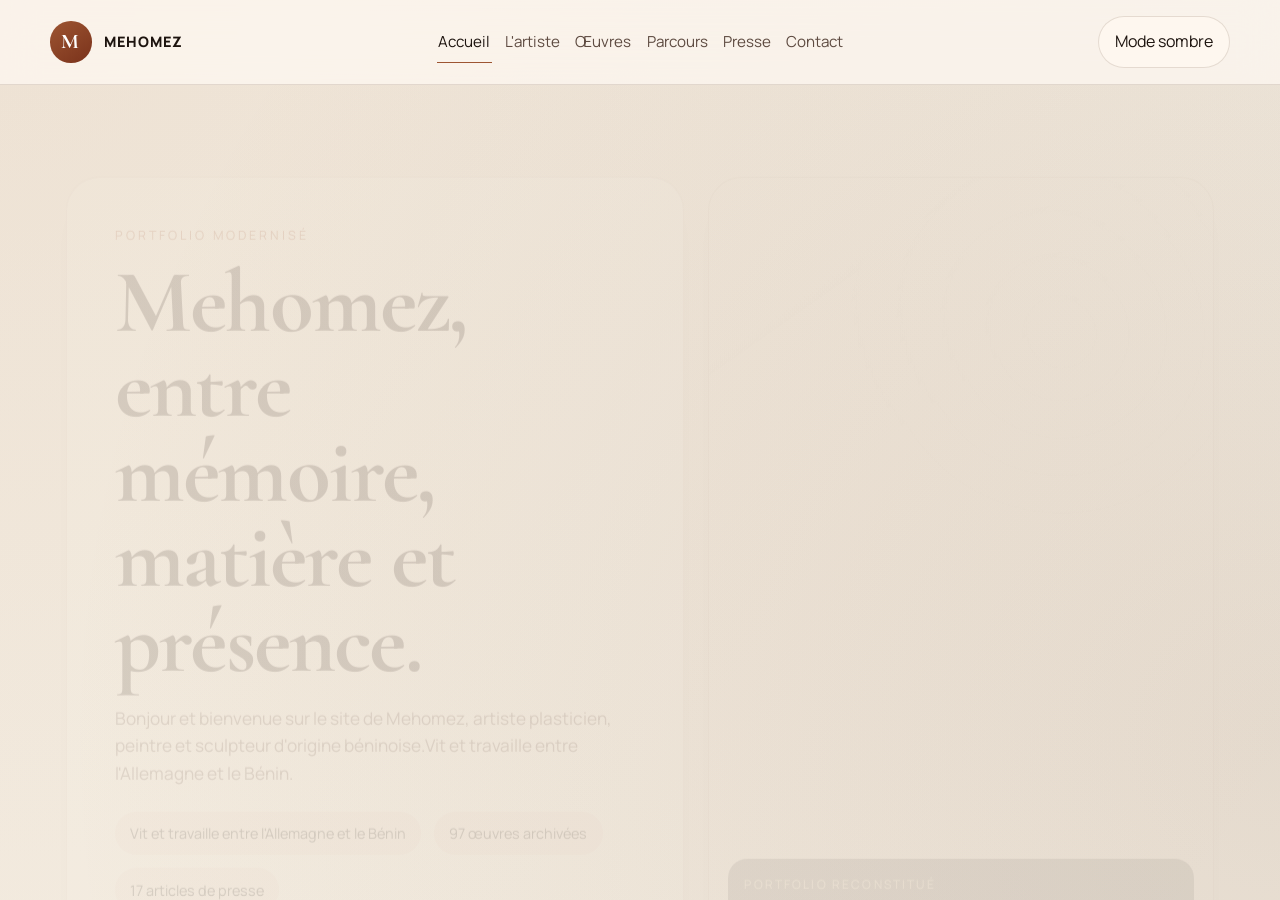
==== index.html @ 06244765 "feat: Add initial website structure, styling, content fetching scripts, and core pages for Mehomez." ====
<!DOCTYPE html>
<html lang="fr">
  <head>
    <meta charset="utf-8" />
    <meta http-equiv="refresh" content="0; url=./mehomez-portfolio.html" />
    <meta name="viewport" content="width=device-width, initial-scale=1" />
    <title>Mehomez</title>
  </head>
  <body>
    <p>Redirection vers <a href="./mehomez-portfolio.html">la version modernisée du portfolio</a>.</p>
  </body>
  </html>
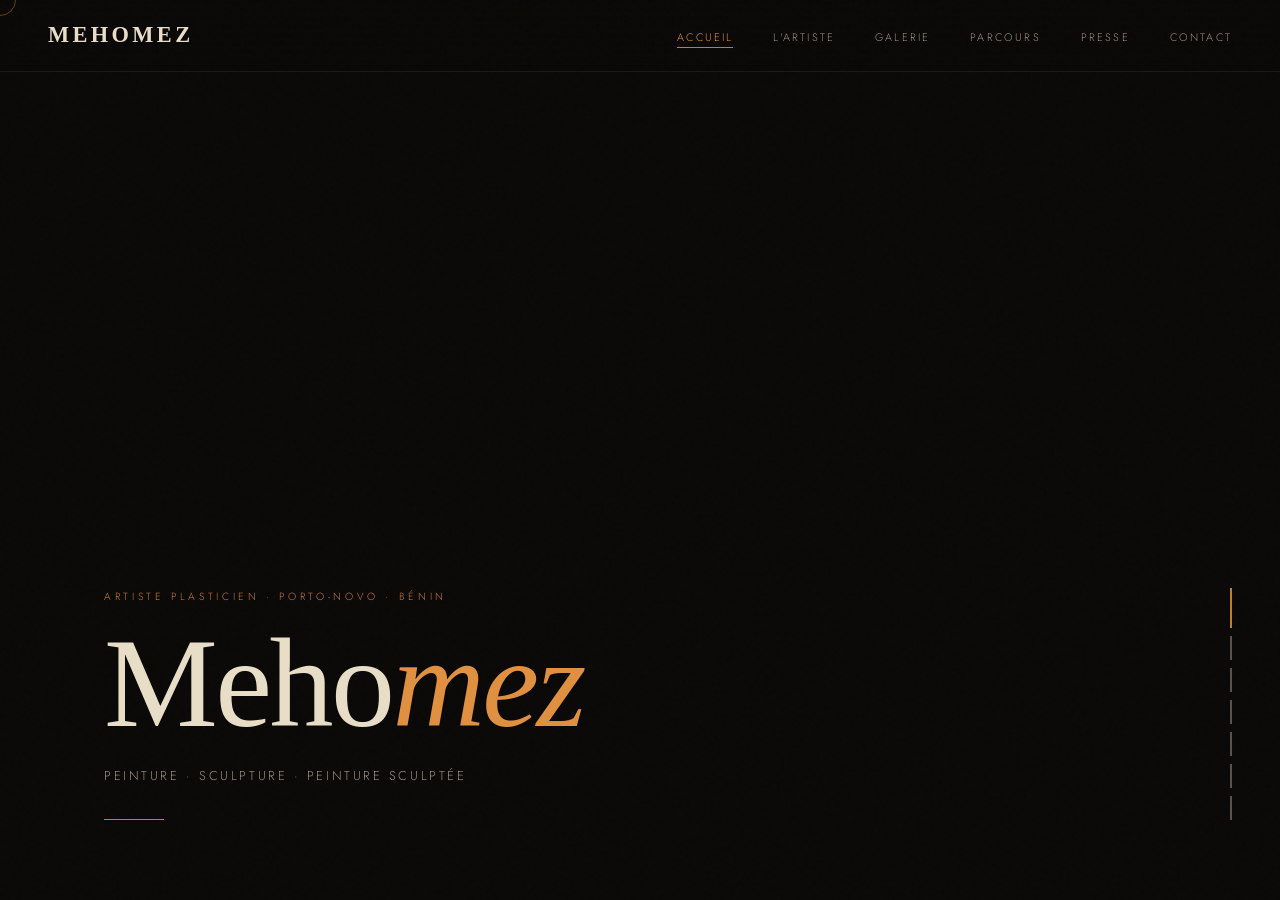
==== commit f38a2090: "refactor: Reimplement client-side rendering logic and update styling across all pages." ====
--- a/index.html
+++ b/index.html
@@ -7,6 +7,6 @@
     <title>Mehomez</title>
   </head>
   <body>
-    <p>Redirection vers <a href="./mehomez-portfolio.html">la version modernisée du portfolio</a>.</p>
+    <p>Redirection vers <a href="./mehomez-portfolio.html">le portfolio</a>.</p>
   </body>
-  </html>
+</html>
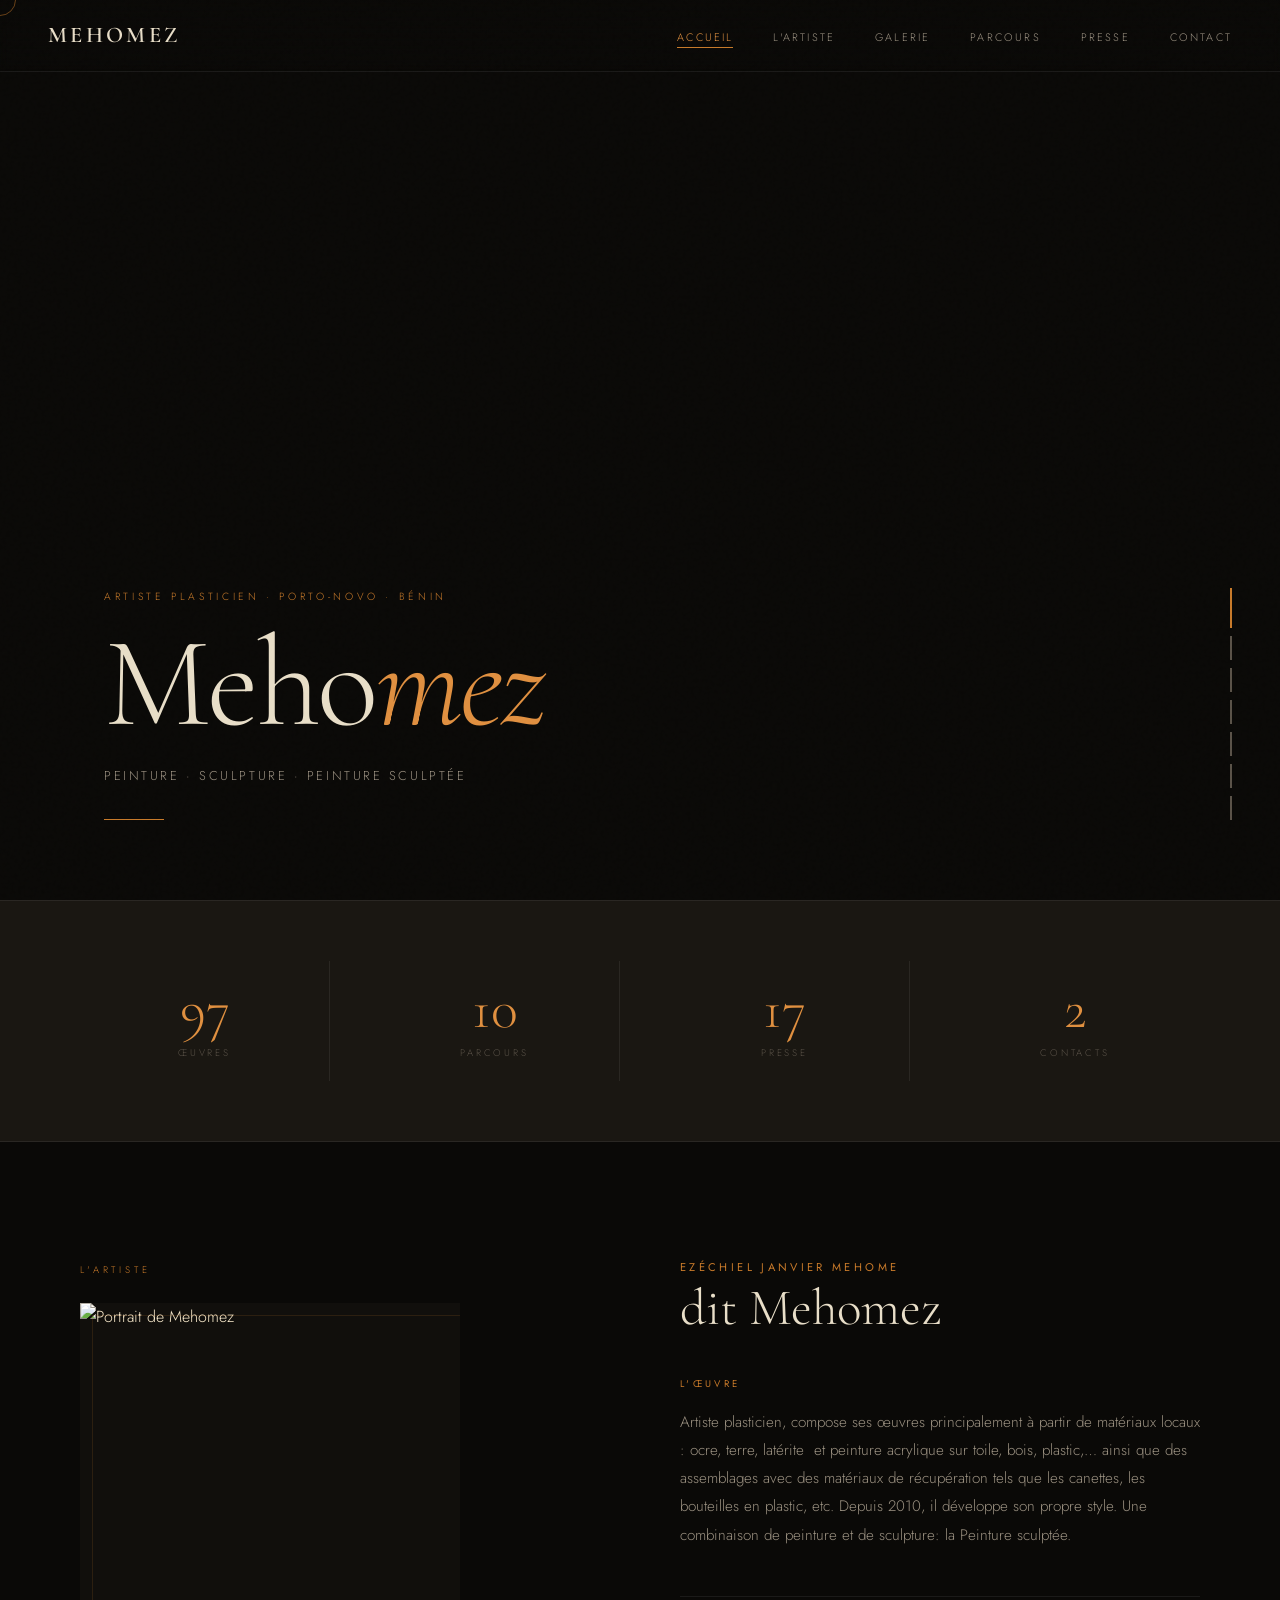
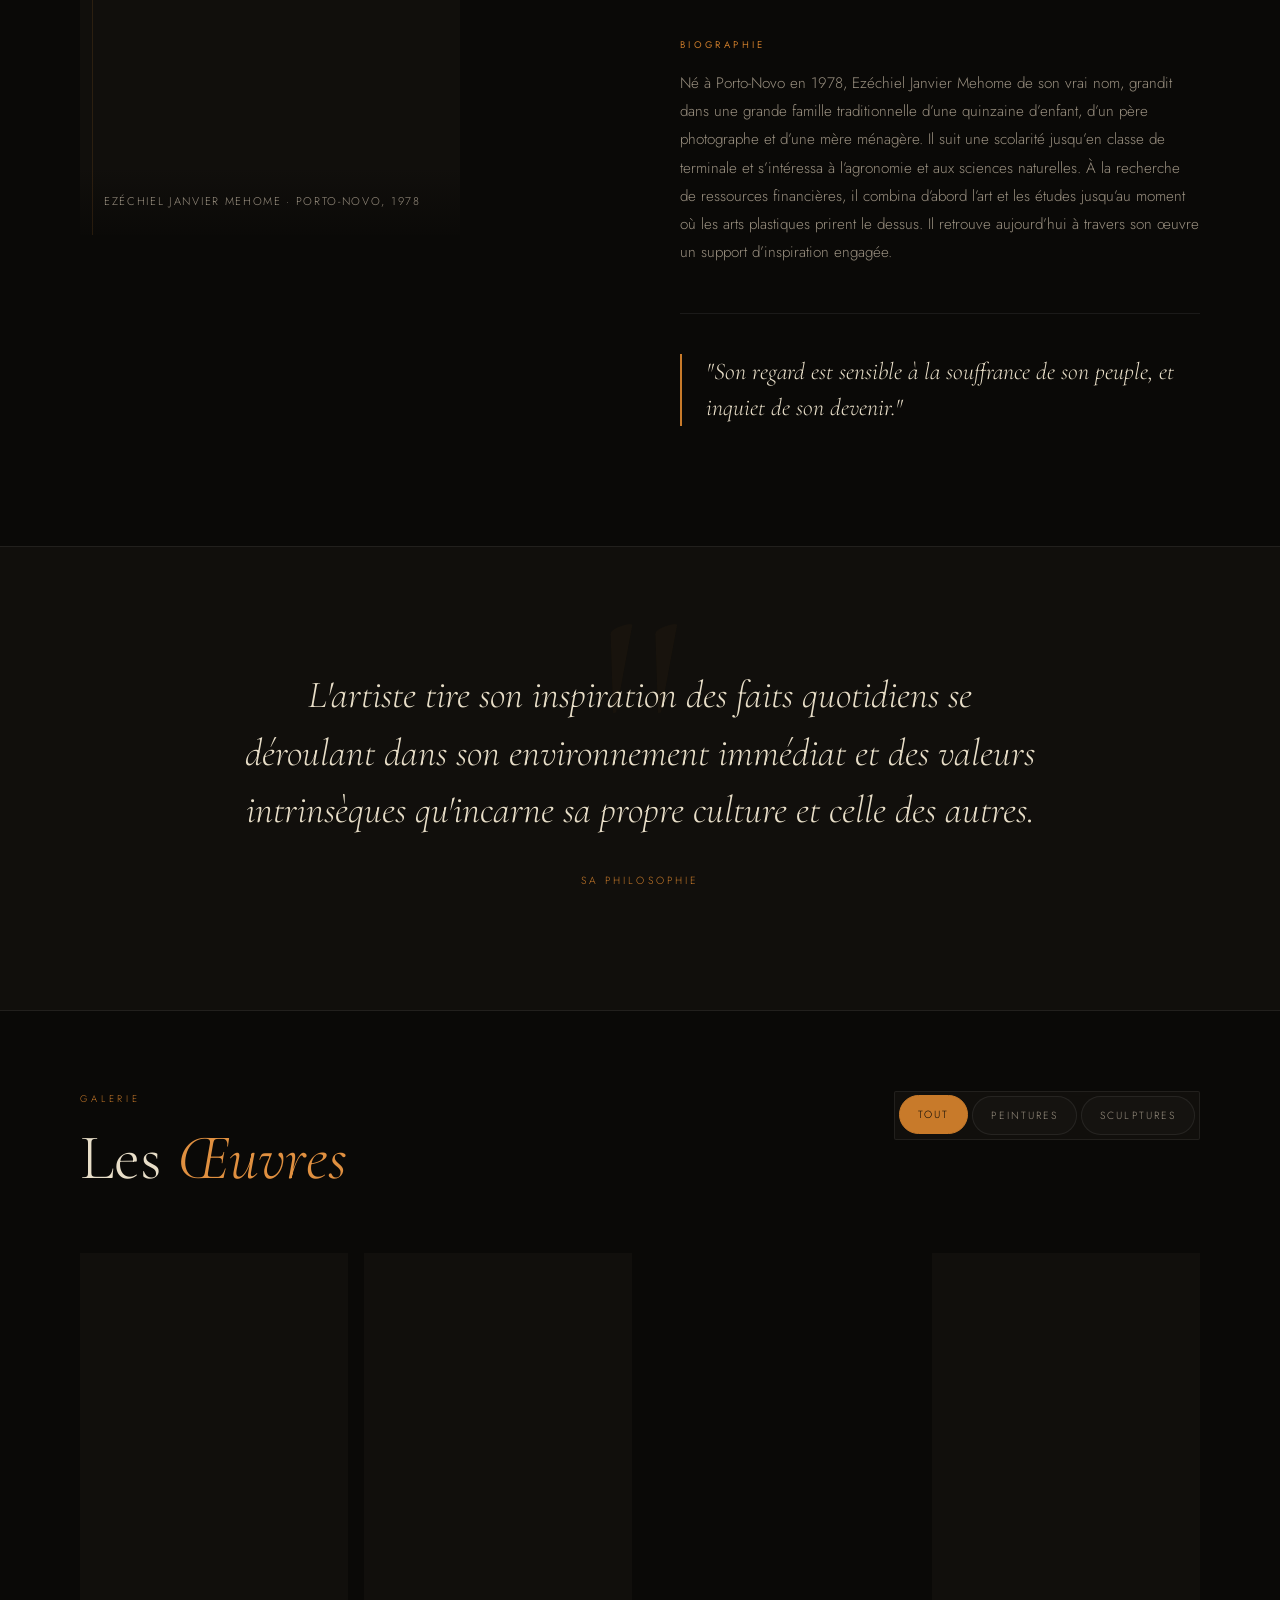
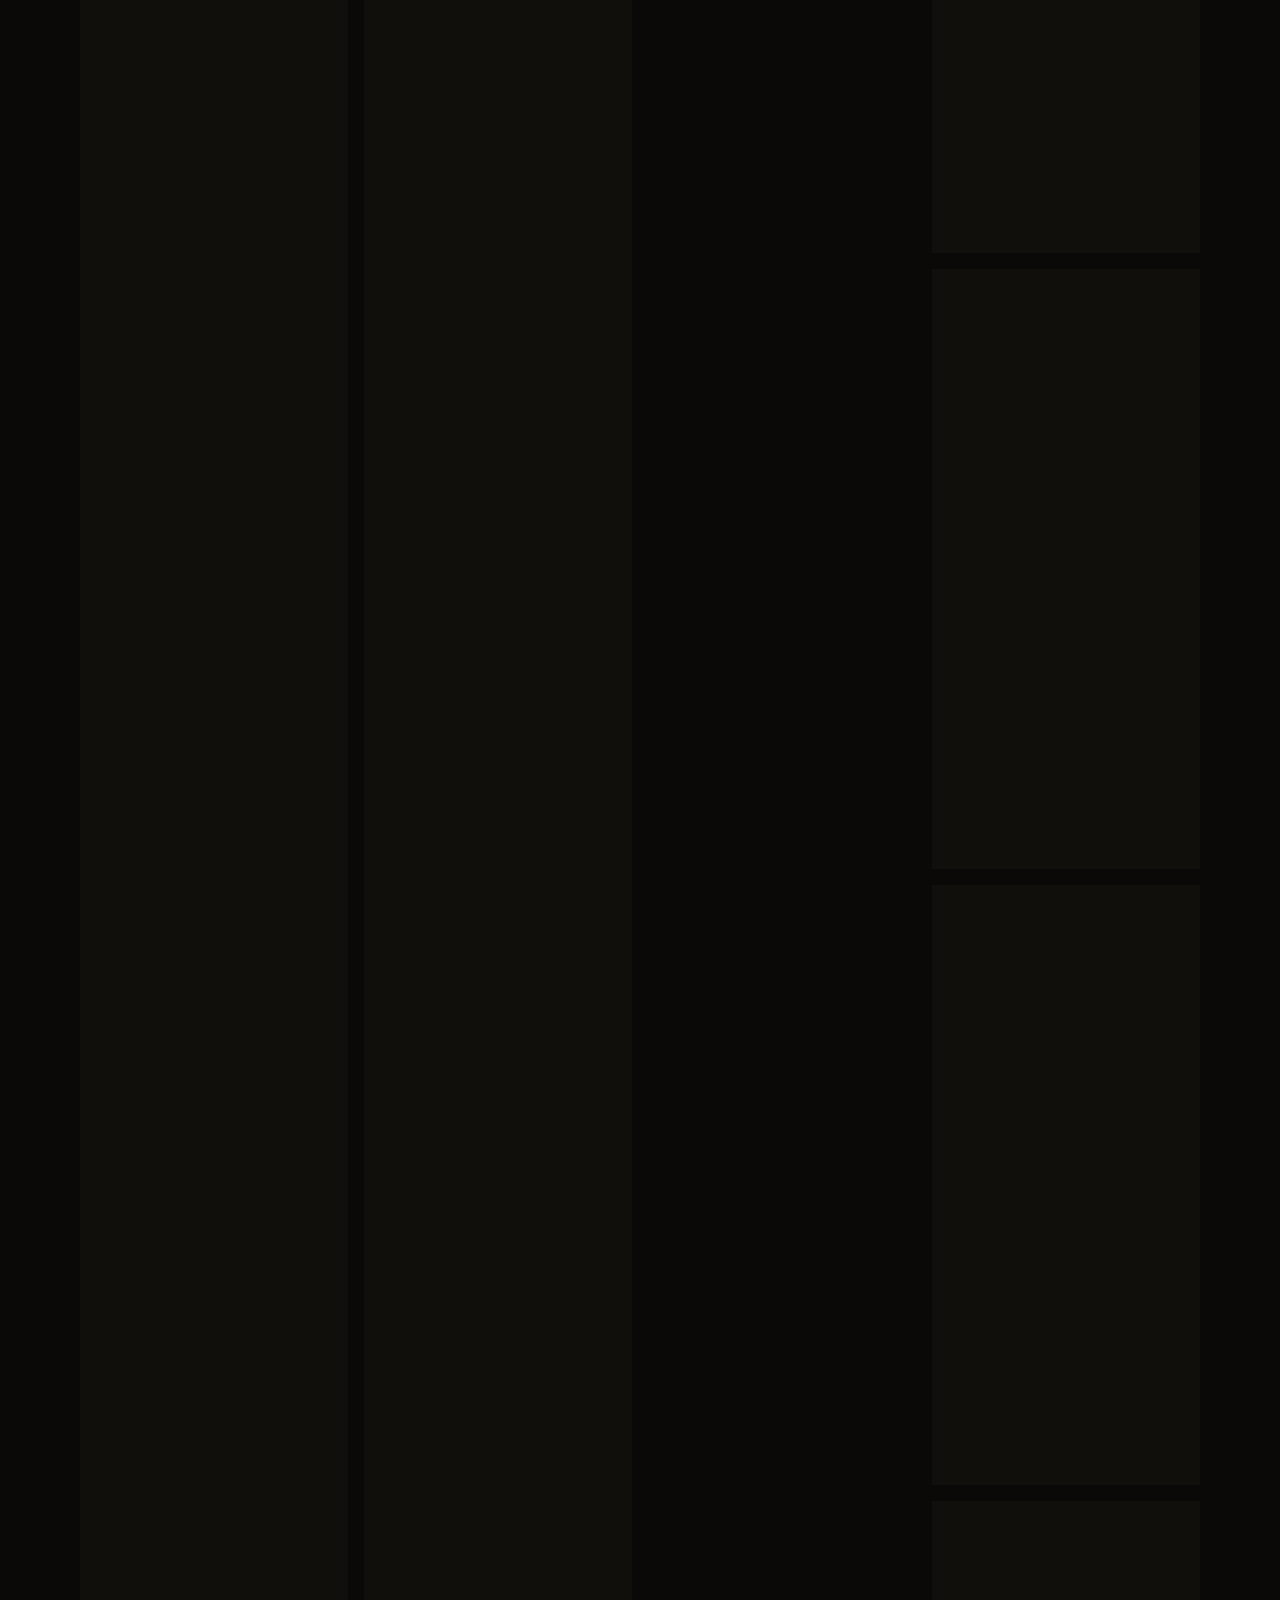
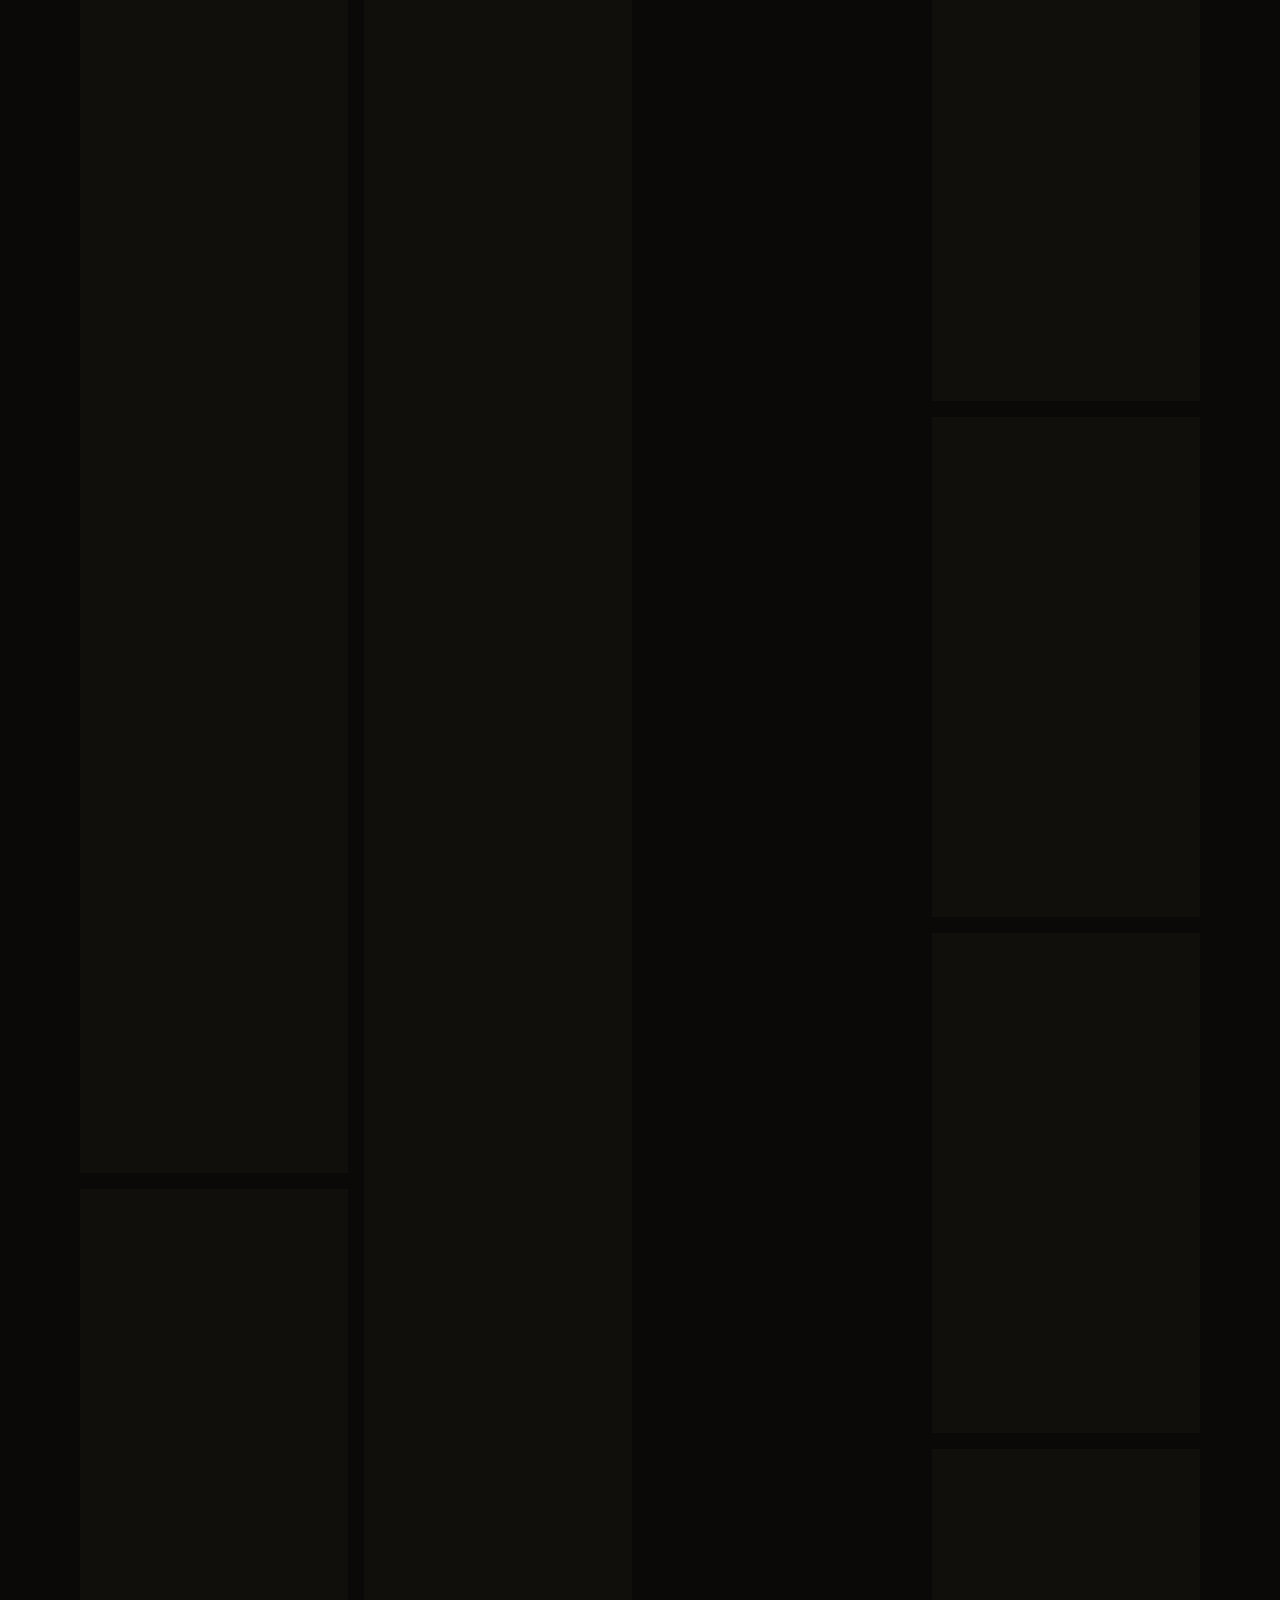
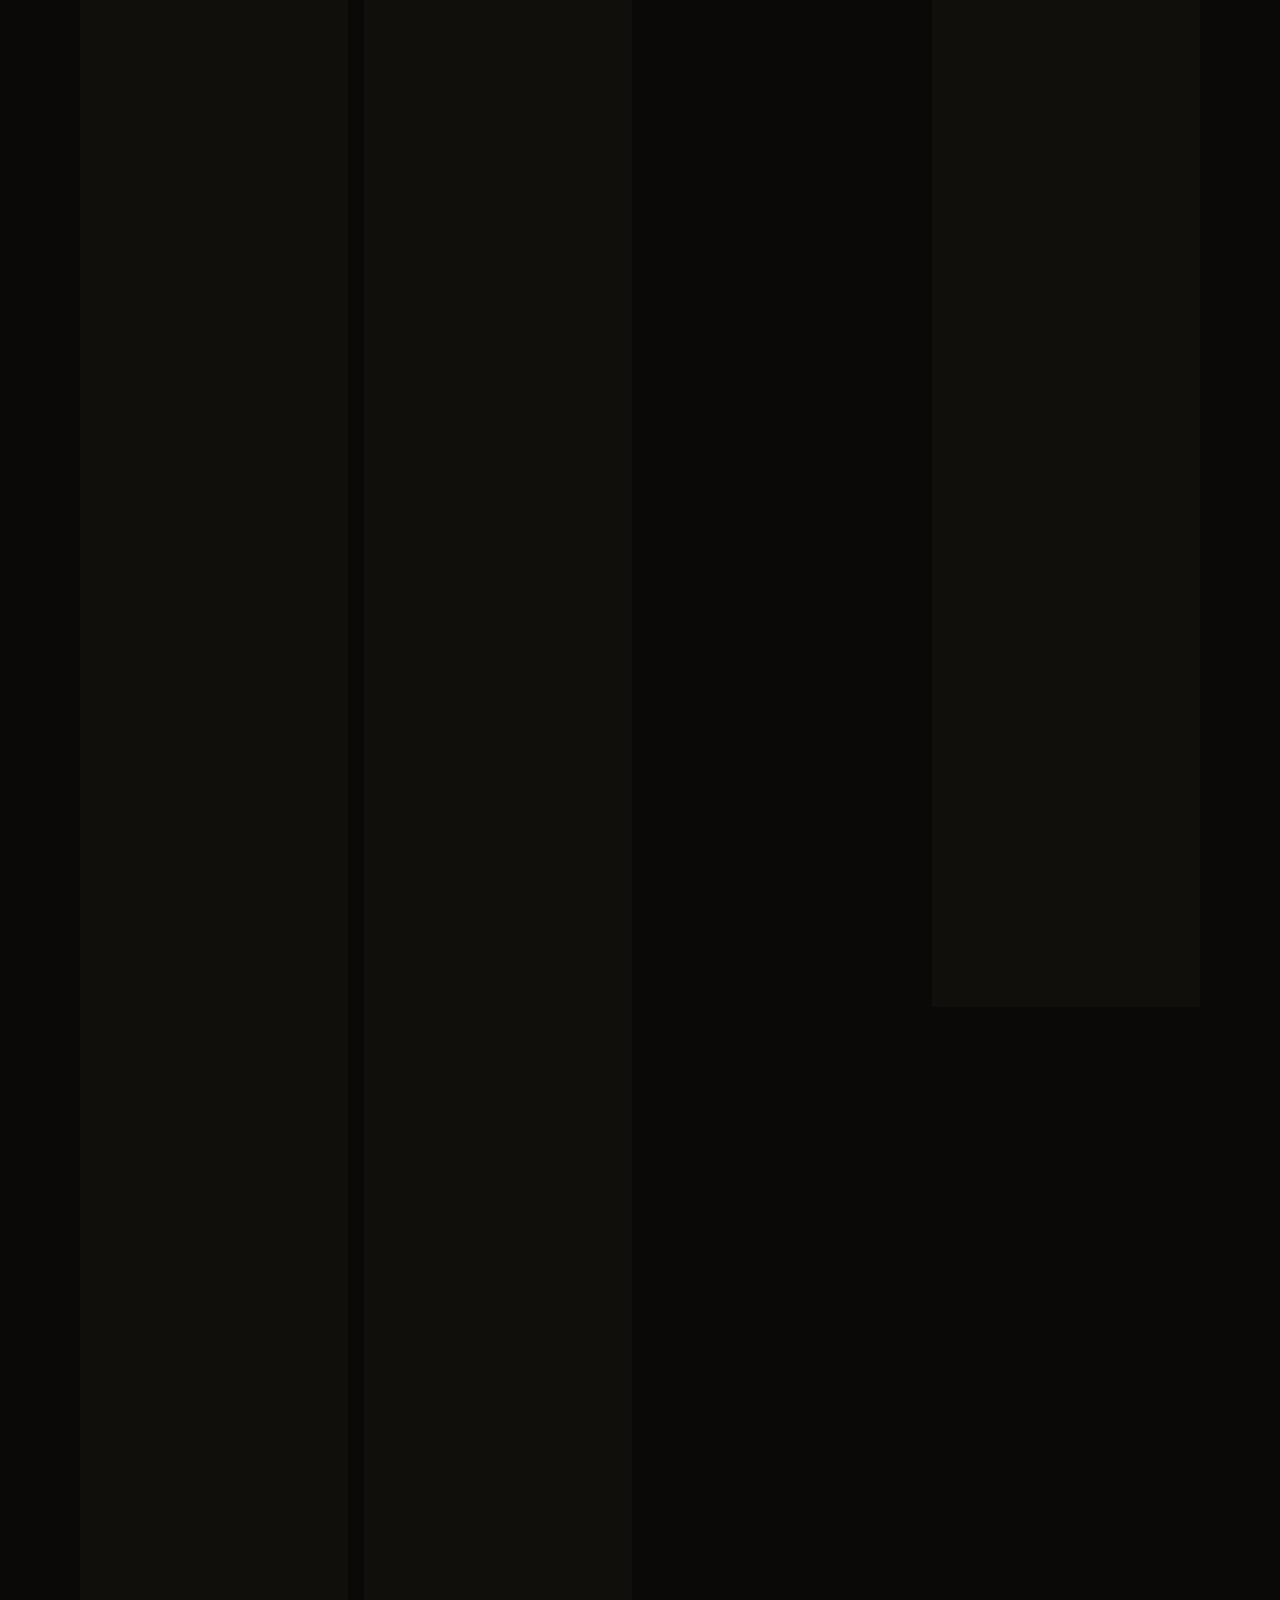
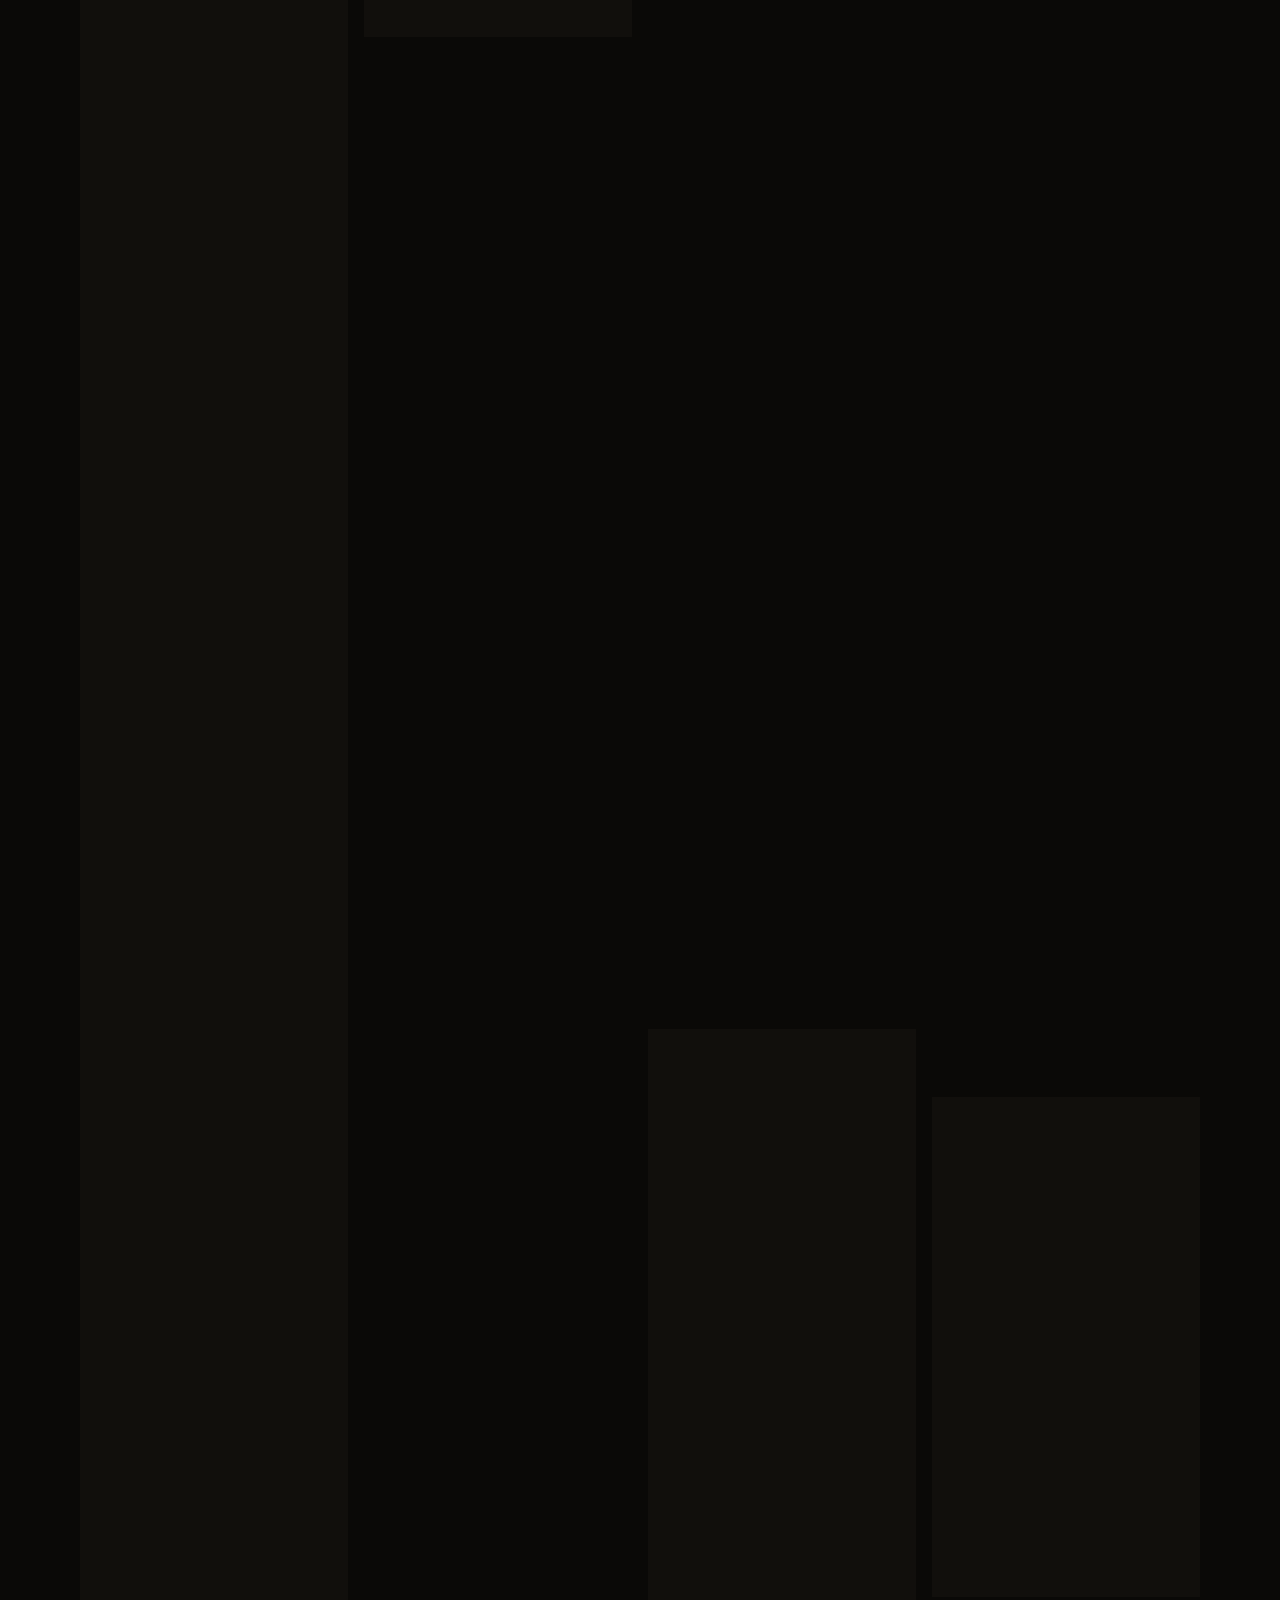
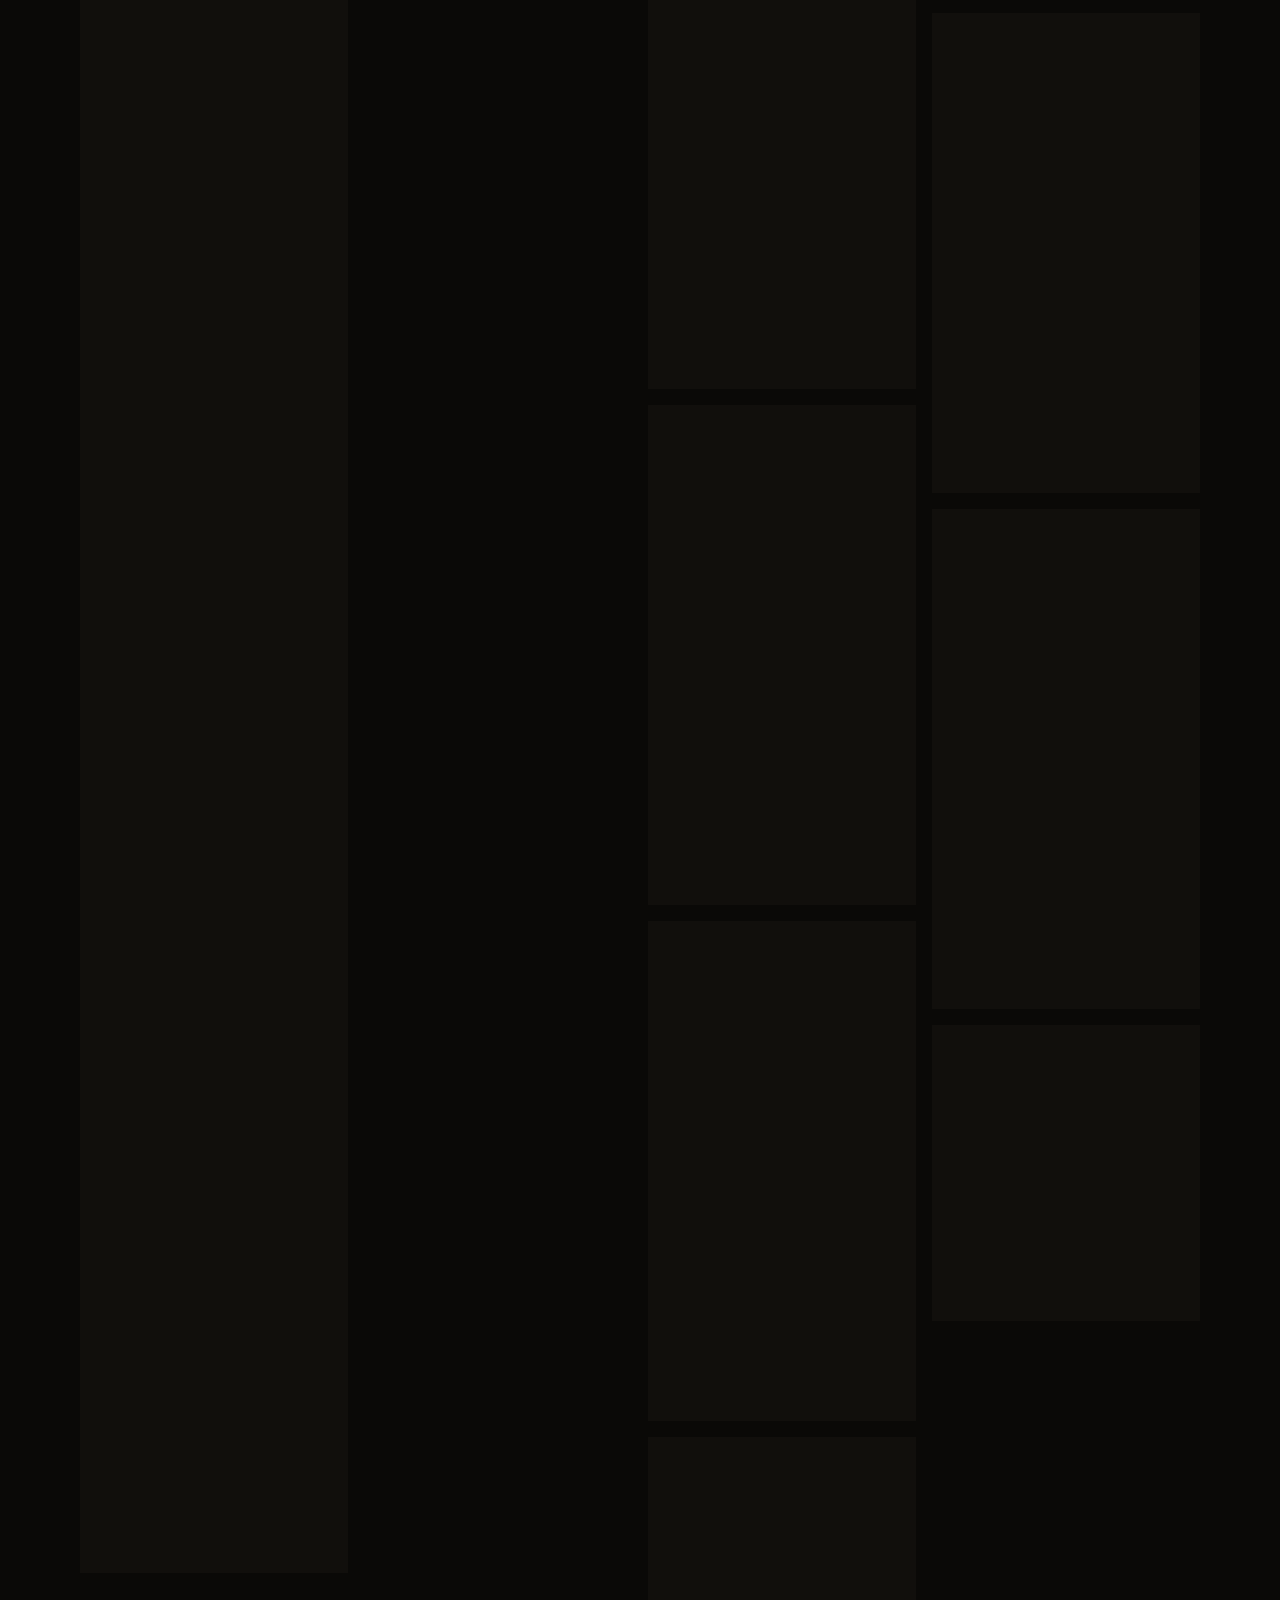
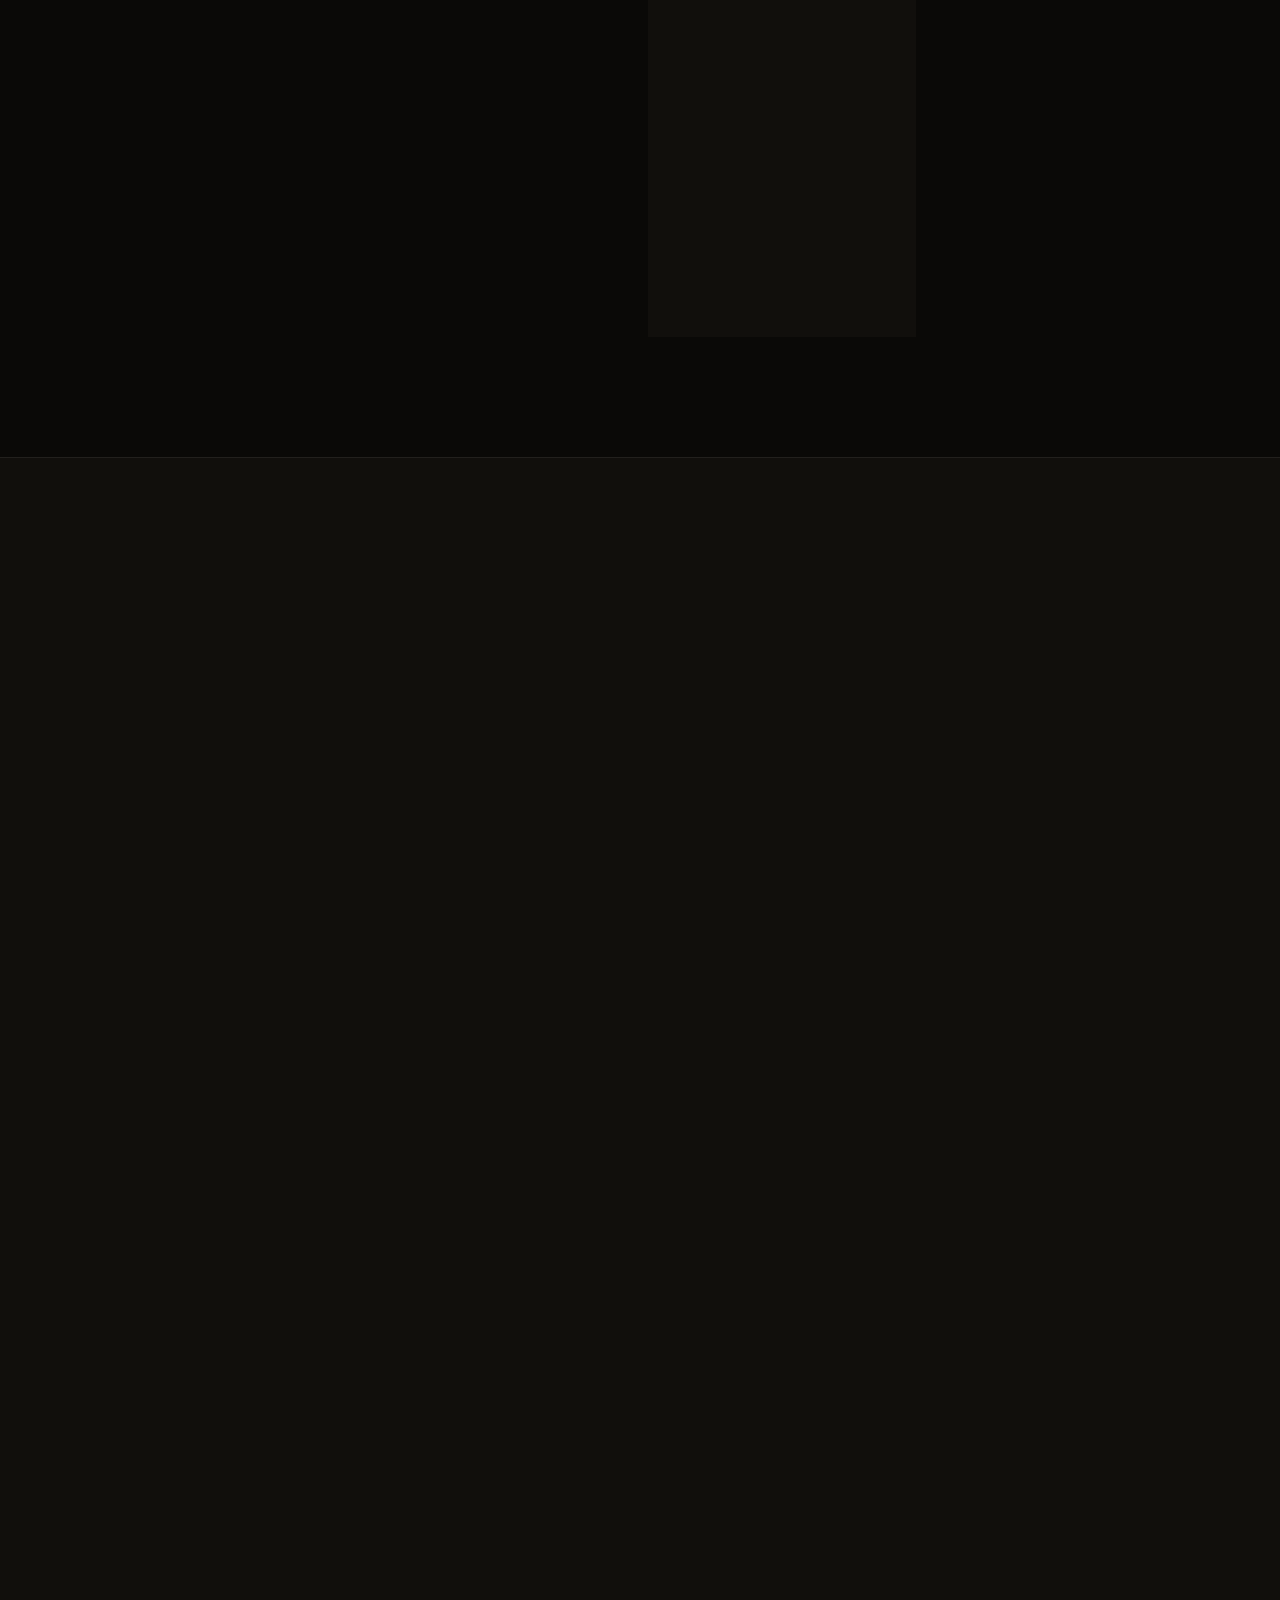
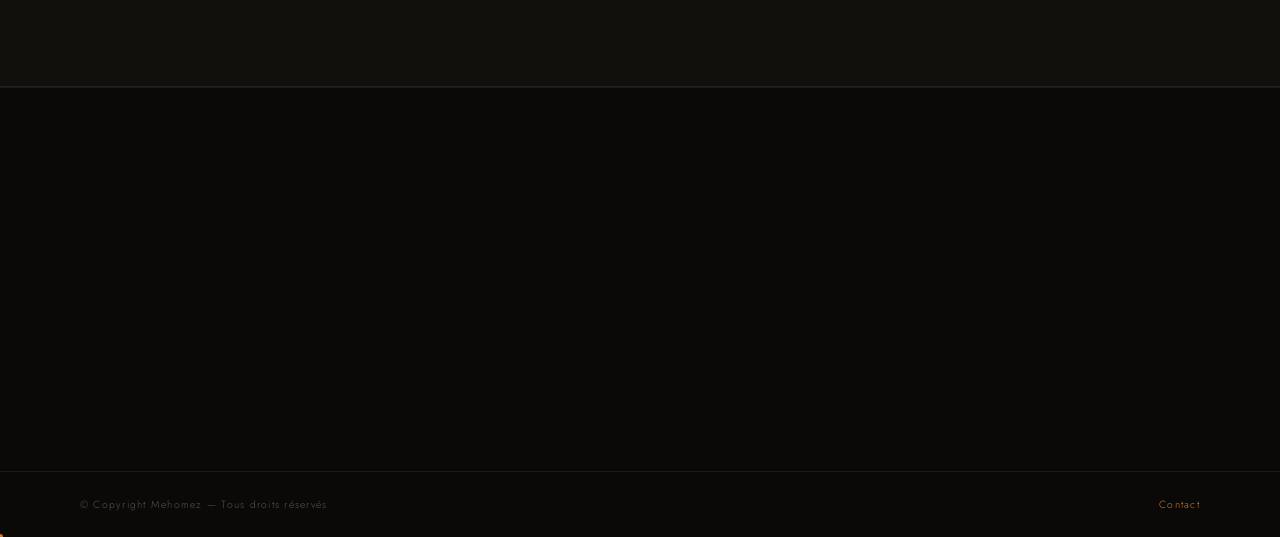
==== commit 0ec66a2c: "feat: Introduce static content data, a build script, and integrate into site pages." ====
--- a/index.html
+++ b/index.html
@@ -2,11 +2,29 @@
 <html lang="fr">
   <head>
     <meta charset="utf-8" />
-    <meta http-equiv="refresh" content="0; url=./mehomez-portfolio.html" />
     <meta name="viewport" content="width=device-width, initial-scale=1" />
-    <title>Mehomez</title>
+    <title>Mehomez | Portfolio</title>
+    <meta
+      name="description"
+      content="Portfolio modernise de Mehomez, artiste plasticien beninois entre l'Allemagne et le Benin."
+    />
+    <link rel="preconnect" href="https://mehomez.de" crossorigin />
+    <link rel="dns-prefetch" href="//mehomez.de" />
+    <link rel="preconnect" href="https://fonts.googleapis.com" />
+    <link rel="preconnect" href="https://fonts.gstatic.com" crossorigin />
+    <link
+      href="https://fonts.googleapis.com/css2?family=Cormorant+Garamond:ital,wght@0,300;0,400;0,600;1,300;1,400&family=Jost:wght@200;300;400;500&display=swap"
+      rel="stylesheet"
+    />
+    <link rel="stylesheet" href="./style.css" />
+    <script type="module" src="./app.js"></script>
   </head>
-  <body>
-    <p>Redirection vers <a href="./mehomez-portfolio.html">le portfolio</a>.</p>
+  <body data-page="home">
+    <a class="skip-link" href="#main-content">Aller au contenu</a>
+    <div class="site-frame">
+      <header class="site-header" data-site-header></header>
+      <main id="main-content" class="page-main" data-page-root></main>
+      <footer class="site-footer" data-site-footer></footer>
+    </div>
   </body>
 </html>
--- a/style.css
+++ b/style.css
@@ -0,0 +1,1815 @@
+:root {
+  --bg: #0a0907;
+  --bg2: #110f0c;
+  --bg3: #1a1712;
+  --panel: rgba(18, 15, 12, 0.9);
+  --ochre: #c87a2a;
+  --ochre-light: #e09040;
+  --earth: #7a5c30;
+  --text: #e8dec8;
+  --text-dim: #9a9080;
+  --text-muted: #5a5248;
+  --border: rgba(200, 122, 42, 0.15);
+  --border-dim: rgba(255, 255, 255, 0.07);
+  --overlay: linear-gradient(to bottom, rgba(10, 9, 7, 0.24) 0%, rgba(10, 9, 7, 0.18) 40%, rgba(10, 9, 7, 0.72) 75%, rgba(10, 9, 7, 0.98) 100%);
+  --serif: "Cormorant Garamond", Georgia, serif;
+  --sans: "Jost", "Segoe UI", sans-serif;
+  --site-max: 1400px;
+}
+
+*,
+*::before,
+*::after {
+  box-sizing: border-box;
+}
+
+html {
+  scroll-behavior: smooth;
+}
+
+body {
+  margin: 0;
+  background: var(--bg);
+  color: var(--text);
+  font-family: var(--sans);
+  font-weight: 300;
+  line-height: 1.7;
+  overflow-x: hidden;
+}
+
+body::before {
+  content: "";
+  position: fixed;
+  inset: 0;
+  z-index: 9999;
+  pointer-events: none;
+  opacity: 0.4;
+  background-image: url("data:image/svg+xml,%3Csvg viewBox='0 0 256 256' xmlns='http://www.w3.org/2000/svg'%3E%3Cfilter id='noise'%3E%3CfeTurbulence type='fractalNoise' baseFrequency='0.9' numOctaves='4' stitchTiles='stitch'/%3E%3C/filter%3E%3Crect width='100%25' height='100%25' filter='url(%23noise)' opacity='0.04'/%3E%3C/svg%3E");
+}
+
+a {
+  color: inherit;
+  text-decoration: none;
+}
+
+button,
+input,
+select {
+  font: inherit;
+}
+
+img {
+  display: block;
+  max-width: 100%;
+}
+
+.skip-link {
+  position: absolute;
+  left: -999px;
+  top: 16px;
+  z-index: 10001;
+  padding: 10px 14px;
+  border-radius: 999px;
+  background: var(--ochre);
+  color: var(--bg);
+}
+
+.skip-link:focus {
+  left: 16px;
+}
+
+.site-header:empty,
+.site-footer:empty {
+  display: none;
+}
+
+.cursor-dot {
+  position: fixed;
+  z-index: 10000;
+  width: 6px;
+  height: 6px;
+  border-radius: 50%;
+  background: var(--ochre);
+  pointer-events: none;
+  transform: translate(-50%, -50%);
+}
+
+.cursor-ring {
+  position: fixed;
+  z-index: 10000;
+  width: 32px;
+  height: 32px;
+  border: 1px solid rgba(200, 122, 42, 0.5);
+  border-radius: 50%;
+  pointer-events: none;
+  transform: translate(-50%, -50%);
+  transition: transform 0.15s ease, border-color 0.15s ease, width 0.15s ease, height 0.15s ease;
+}
+
+@media (pointer: coarse) {
+  .cursor-dot,
+  .cursor-ring {
+    display: none;
+  }
+}
+
+.main-nav {
+  position: fixed;
+  top: 0;
+  left: 0;
+  right: 0;
+  z-index: 1000;
+  display: flex;
+  align-items: center;
+  justify-content: space-between;
+  gap: 24px;
+  height: 72px;
+  padding: 0 48px;
+  background: linear-gradient(to bottom, rgba(10, 9, 7, 0.95) 0%, transparent 100%);
+  backdrop-filter: blur(4px);
+  border-bottom: 1px solid var(--border-dim);
+  transition: background 0.35s ease, backdrop-filter 0.35s ease;
+}
+
+.main-nav.is-scrolled {
+  background: rgba(10, 9, 7, 0.97);
+  backdrop-filter: blur(12px);
+}
+
+.nav-logo {
+  font-family: var(--serif);
+  font-size: 1.4rem;
+  font-weight: 600;
+  letter-spacing: 0.15em;
+  color: var(--text);
+  text-transform: uppercase;
+}
+
+.nav-toggle {
+  display: none;
+  border: 1px solid var(--border-dim);
+  background: transparent;
+  color: var(--text);
+  padding: 8px 14px;
+  text-transform: uppercase;
+  letter-spacing: 0.18em;
+  font-size: 0.62rem;
+  cursor: pointer;
+}
+
+.nav-links {
+  display: flex;
+  align-items: center;
+  gap: 40px;
+  list-style: none;
+  margin: 0;
+  padding: 0;
+}
+
+.nav-links a {
+  position: relative;
+  font-size: 0.68rem;
+  letter-spacing: 0.2em;
+  text-transform: uppercase;
+  color: var(--text-dim);
+  transition: color 0.3s;
+}
+
+.nav-links a::after {
+  content: "";
+  position: absolute;
+  left: 0;
+  right: 0;
+  bottom: -3px;
+  height: 1px;
+  background: var(--ochre);
+  transform: scaleX(0);
+  transform-origin: left;
+  transition: transform 0.3s;
+}
+
+.nav-links a:hover,
+.nav-links a.is-active {
+  color: var(--ochre-light);
+}
+
+.nav-links a:hover::after,
+.nav-links a.is-active::after {
+  transform: scaleX(1);
+}
+
+.page-main {
+  padding-top: 0;
+}
+
+#artiste,
+#galerie,
+#parcours,
+#contact {
+  scroll-margin-top: 96px;
+}
+
+.site-shell {
+  max-width: var(--site-max);
+  margin: 0 auto;
+}
+
+.site-section {
+  max-width: var(--site-max);
+  margin: 0 auto;
+  padding: 120px 80px;
+}
+
+.section-bg {
+  background: var(--bg2);
+  border-top: 1px solid var(--border-dim);
+  border-bottom: 1px solid var(--border-dim);
+}
+
+.divider {
+  width: 100%;
+  height: 1px;
+  background: var(--border-dim);
+}
+
+.section-label,
+.eyebrow {
+  margin: 0 0 16px;
+  font-size: 0.6rem;
+  letter-spacing: 0.4em;
+  text-transform: uppercase;
+  color: var(--ochre);
+}
+
+.section-title {
+  margin: 0;
+  font-family: var(--serif);
+  font-size: clamp(2.5rem, 5vw, 4.5rem);
+  font-weight: 300;
+  line-height: 1.1;
+  color: var(--text);
+}
+
+.section-title em {
+  font-style: italic;
+  color: var(--ochre-light);
+}
+
+.section-copy,
+.text-block p,
+.story-summary,
+.detail-prose,
+.artist-copy p {
+  font-size: 0.95rem;
+  line-height: 1.85;
+  color: var(--text-dim);
+}
+
+#hero,
+.page-hero {
+  position: relative;
+  min-height: 100vh;
+  display: flex;
+  align-items: flex-end;
+  overflow: hidden;
+}
+
+.page-hero {
+  min-height: 92vh;
+  padding-top: 72px;
+  align-items: center;
+}
+
+.hero-slideshow,
+.page-hero-image {
+  position: absolute;
+  inset: 0;
+}
+
+.hero-slide,
+.page-hero-image::before {
+  position: absolute;
+  inset: 0;
+  background-size: cover;
+  background-position: center;
+}
+
+.hero-slide {
+  opacity: 0;
+  transform: scale(1.05);
+  transition: opacity 1.8s ease-in-out, transform 8s ease-in-out;
+}
+
+.hero-slide.active {
+  opacity: 1;
+  transform: scale(1);
+}
+
+.page-hero-image::before {
+  content: "";
+  background-image: var(--hero-image);
+  filter: saturate(0.92) contrast(1.02);
+}
+
+.hero-overlay,
+.page-hero-overlay {
+  position: absolute;
+  inset: 0;
+  background: var(--overlay);
+}
+
+.hero-content,
+.page-hero-content {
+  position: relative;
+  z-index: 2;
+  width: min(calc(100% - 48px), var(--site-max));
+  margin: 0 auto;
+}
+
+.hero-content {
+  padding: 0 80px 80px;
+}
+
+.page-hero-content {
+  padding: 96px 80px 88px;
+}
+
+.hero-eyebrow,
+.page-hero-eyebrow {
+  margin: 0 0 20px;
+  font-size: 0.65rem;
+  letter-spacing: 0.35em;
+  text-transform: uppercase;
+  color: var(--ochre);
+}
+
+.hero-title,
+.page-hero-title {
+  margin: 0;
+  font-family: var(--serif);
+  font-size: clamp(4.5rem, 10vw, 9rem);
+  font-weight: 300;
+  line-height: 0.9;
+  letter-spacing: -0.02em;
+}
+
+.page-hero-title {
+  font-size: clamp(3rem, 6vw, 5.8rem);
+  line-height: 0.95;
+  max-width: 10ch;
+}
+
+.hero-title em,
+.page-hero-title em {
+  font-style: italic;
+  color: var(--ochre-light);
+}
+
+.hero-sub,
+.page-hero-sub {
+  margin-top: 24px;
+  max-width: 68ch;
+  font-size: 0.8rem;
+  letter-spacing: 0.2em;
+  text-transform: uppercase;
+  color: var(--text-dim);
+}
+
+.page-hero-sub {
+  text-transform: none;
+  letter-spacing: 0.08em;
+  font-size: 0.95rem;
+  line-height: 1.8;
+  max-width: 42rem;
+}
+
+.hero-manifesto {
+  max-width: 38rem;
+  margin-top: 22px;
+  color: var(--text);
+  font-size: 1rem;
+  line-height: 1.9;
+}
+
+.hero-actions {
+  display: flex;
+  flex-wrap: wrap;
+  gap: 16px;
+  margin-top: 32px;
+}
+
+.hero-cta {
+  display: inline-flex;
+  align-items: center;
+  justify-content: center;
+  min-width: 210px;
+  padding: 14px 22px;
+  border: 1px solid rgba(200, 122, 42, 0.32);
+  background: rgba(200, 122, 42, 0.12);
+  color: var(--text);
+  font-size: 0.68rem;
+  letter-spacing: 0.24em;
+  text-transform: uppercase;
+  transition: background 0.25s ease, border-color 0.25s ease, transform 0.25s ease, color 0.25s ease;
+}
+
+.hero-cta:hover {
+  background: rgba(200, 122, 42, 0.2);
+  border-color: rgba(224, 144, 64, 0.5);
+  transform: translateY(-2px);
+}
+
+.hero-cta--ghost {
+  background: transparent;
+  color: var(--text-dim);
+}
+
+.hero-cta--ghost:hover {
+  color: var(--text);
+}
+
+.hero-line,
+.page-hero-line {
+  width: 60px;
+  height: 1px;
+  margin-top: 32px;
+  background: var(--ochre);
+}
+
+.hero-indicators {
+  position: absolute;
+  right: 48px;
+  bottom: 80px;
+  z-index: 3;
+  display: flex;
+  flex-direction: column;
+  gap: 8px;
+}
+
+.hero-dot {
+  width: 2px;
+  height: 24px;
+  background: var(--text-muted);
+  cursor: pointer;
+  transition: background 0.3s, height 0.3s;
+}
+
+.hero-dot.active {
+  height: 40px;
+  background: var(--ochre);
+}
+
+.stats-band {
+  display: grid;
+  grid-template-columns: repeat(4, minmax(0, 1fr));
+  gap: 40px;
+  padding: 60px 80px;
+  border-top: 1px solid var(--border-dim);
+  border-bottom: 1px solid var(--border-dim);
+  background: var(--bg3);
+}
+
+.stat-item {
+  padding: 20px;
+  text-align: center;
+  border-right: 1px solid var(--border-dim);
+}
+
+.stat-item:last-child {
+  border-right: none;
+}
+
+.stat-number {
+  display: block;
+  font-family: var(--serif);
+  font-size: 3.5rem;
+  font-weight: 300;
+  line-height: 1;
+  color: var(--ochre-light);
+}
+
+.stat-label {
+  display: block;
+  margin-top: 8px;
+  font-size: 0.6rem;
+  letter-spacing: 0.3em;
+  text-transform: uppercase;
+  color: var(--text-muted);
+}
+
+.artist-preview,
+.artist-page-grid {
+  display: grid;
+  grid-template-columns: 1fr 1fr;
+  gap: 80px;
+  align-items: start;
+}
+
+.artist-intro-grid,
+.artist-story-grid,
+.contact-layout {
+  display: grid;
+  gap: 60px;
+}
+
+.artist-intro-grid,
+.contact-layout {
+  grid-template-columns: minmax(0, 0.82fr) minmax(0, 1.18fr);
+  align-items: start;
+}
+
+.artist-story-grid {
+  grid-template-columns: repeat(3, minmax(0, 1fr));
+  gap: 24px;
+}
+
+.artiste-portrait,
+.detail-image-panel,
+.feature-panel {
+  position: relative;
+  overflow: hidden;
+  background: var(--bg2);
+}
+
+.artiste-portrait {
+  aspect-ratio: 5 / 7;
+  max-width: 380px;
+  margin-top: 24px;
+}
+
+.artiste-portrait--feature {
+  aspect-ratio: 5 / 7;
+  max-width: 440px;
+  margin-top: 0;
+}
+
+.artiste-portrait img,
+.feature-panel img {
+  width: 100%;
+  height: 100%;
+  object-fit: cover;
+  filter: sepia(20%) contrast(1.05);
+  transition: transform 0.8s ease;
+}
+
+.detail-image-panel {
+  max-width: min(100%, 760px);
+}
+
+.detail-image-panel img {
+  width: 100%;
+  height: auto;
+  display: block;
+  filter: sepia(20%) contrast(1.05);
+  transition: transform 0.8s ease;
+}
+
+.artiste-portrait:hover img,
+.detail-image-panel:hover img,
+.feature-panel:hover img {
+  transform: scale(1.04);
+}
+
+.artiste-portrait::after,
+.detail-image-panel::after {
+  content: "";
+  position: absolute;
+  inset: 0;
+  border: 1px solid var(--border);
+  transform: translate(12px, 12px);
+  pointer-events: none;
+}
+
+.artiste-portrait-caption,
+.feature-caption {
+  position: absolute;
+  left: 0;
+  right: 0;
+  bottom: 0;
+  padding: 24px;
+  background: linear-gradient(transparent, rgba(10, 9, 7, 0.9));
+  font-size: 0.7rem;
+  letter-spacing: 0.15em;
+  color: var(--text-dim);
+  text-transform: uppercase;
+}
+
+.artist-title,
+.detail-title {
+  margin: 0 0 40px;
+  font-family: var(--serif);
+  font-size: clamp(2.5rem, 4vw, 4rem);
+  font-weight: 300;
+  line-height: 1.05;
+}
+
+.artist-title span,
+.detail-title span,
+.mini-label {
+  display: block;
+  margin-bottom: 8px;
+  color: var(--ochre);
+  font-size: 0.7rem;
+  letter-spacing: 0.3em;
+  text-transform: uppercase;
+  font-family: var(--sans);
+  font-weight: 400;
+}
+
+.artist-intro-copy .section-copy {
+  max-width: 42rem;
+}
+
+.artist-facts {
+  display: grid;
+  grid-template-columns: repeat(3, minmax(0, 1fr));
+  gap: 16px;
+  margin-top: 32px;
+}
+
+.artist-fact {
+  padding: 18px 20px;
+  border: 1px solid var(--border-dim);
+  background: var(--panel);
+}
+
+.artist-fact-label {
+  display: block;
+  margin-bottom: 8px;
+  color: var(--ochre);
+  font-size: 0.6rem;
+  letter-spacing: 0.3em;
+  text-transform: uppercase;
+}
+
+.artist-fact strong {
+  display: block;
+  font-weight: 400;
+  color: var(--text);
+  line-height: 1.6;
+}
+
+.bio-block,
+.detail-card,
+.info-card {
+  margin-bottom: 40px;
+  padding-bottom: 32px;
+  border-bottom: 1px solid var(--border-dim);
+}
+
+.bio-block:last-child,
+.detail-card:last-child,
+.info-card:last-child {
+  border-bottom: none;
+  margin-bottom: 0;
+  padding-bottom: 0;
+}
+
+.bio-block h3,
+.detail-card h3,
+.archive-col h3,
+.footer-col h4 {
+  margin: 0 0 16px;
+  color: var(--ochre);
+  font-size: 0.6rem;
+  letter-spacing: 0.35em;
+  text-transform: uppercase;
+  font-weight: 400;
+}
+
+.quote-block{
+  font-family: var(--serif);
+  font-size: 1.5rem;
+  font-style: italic;
+  font-weight: 300;
+  color: var(--text);
+  line-height: 1.5;
+  padding-left: 24px;
+  border-left: 2px solid var(--ochre);
+}
+
+.philosophy-quote {
+  max-width: 800px;
+  font-family: var(--serif);
+  font-size: clamp(1.5rem, 3vw, 2.5rem);
+  font-style: italic;
+  font-weight: 300;
+  line-height: 1.5;
+  color: var(--text);
+}
+
+.quote-block {
+  padding-left: 24px;
+  border-left: 2px solid var(--ochre);
+}
+
+.artist-story-card,
+.contact-form-card {
+  padding: 28px;
+  border: 1px solid var(--border-dim);
+  background: var(--panel);
+}
+
+.contact-card .section-title,
+.contact-form-card .section-title {
+  margin-bottom: 24px;
+  font-size: clamp(2rem, 4vw, 3.2rem);
+}
+
+.contact-card p,
+.contact-card a,
+.contact-form-card p {
+  color: var(--text-dim);
+}
+
+.artist-story-card--quote {
+  background: linear-gradient(180deg, rgba(200, 122, 42, 0.08), rgba(18, 15, 12, 0.92));
+}
+
+.artist-story-copy p {
+  margin: 0 0 16px;
+  color: var(--text-dim);
+  line-height: 1.85;
+}
+
+.artist-story-copy p:last-child {
+  margin-bottom: 0;
+}
+
+.artist-closing {
+  text-align: center;
+}
+
+.artist-closing-actions {
+  display: flex;
+  justify-content: center;
+  flex-wrap: wrap;
+  gap: 24px;
+  margin-top: 28px;
+}
+
+.philosophy-quote {
+  margin: 0 auto;
+  text-align: center;
+}
+
+.philosophy-section {
+  position: relative;
+  overflow: hidden;
+  padding: 120px 80px;
+  text-align: center;
+}
+
+.philosophy-section::before {
+  content: '"';
+  position: absolute;
+  top: 20px;
+  left: 50%;
+  transform: translateX(-50%);
+  font-family: var(--serif);
+  font-size: 20rem;
+  line-height: 1;
+  color: rgba(200, 122, 42, 0.04);
+  pointer-events: none;
+}
+
+.philosophy-attr {
+  display: block;
+  margin-top: 32px;
+  font-size: 0.65rem;
+  letter-spacing: 0.3em;
+  text-transform: uppercase;
+  color: var(--ochre);
+}
+
+.gallery-section {
+  max-width: var(--site-max);
+  margin: 0 auto;
+  padding: 80px 80px 120px;
+}
+
+.gallery-header,
+.archive-toolbar {
+  display: flex;
+  align-items: flex-start;
+  justify-content: space-between;
+  gap: 24px;
+  margin-bottom: 60px;
+}
+
+.archive-head {
+  max-width: 40rem;
+}
+
+.gallery-filters,
+.archive-filters {
+  display: flex;
+  flex-wrap: wrap;
+  gap: 4px;
+  padding: 4px;
+  border: 1px solid var(--border-dim);
+  border-radius: 2px;
+  background: var(--bg2);
+}
+
+.filter-btn,
+.archive-select {
+  border: 1px solid var(--border-dim);
+  background: rgba(255, 255, 255, 0.02);
+  color: var(--text-dim);
+  cursor: pointer;
+  font-family: var(--sans);
+}
+
+.filter-btn {
+  padding: 10px 18px;
+  border-radius: 999px;
+  font-size: 0.65rem;
+  letter-spacing: 0.2em;
+  text-transform: uppercase;
+  transition: all 0.25s ease;
+}
+
+.filter-btn.active,
+.filter-btn:hover {
+  background: var(--ochre);
+  color: var(--bg);
+  border-color: var(--ochre);
+  transform: translateY(-1px);
+}
+
+.archive-select {
+  min-width: 180px;
+  padding: 12px 16px;
+  border-radius: 18px;
+  color: var(--text-dim);
+}
+
+.archive-search {
+  min-width: 240px;
+  padding: 12px 16px;
+  border: 1px solid var(--border-dim);
+  border-radius: 18px;
+  background: rgba(255, 255, 255, 0.02);
+  color: var(--text);
+}
+
+.archive-search::placeholder {
+  color: var(--text-muted);
+}
+
+.filters-panel {
+  display: grid;
+  gap: 18px;
+  width: min(100%, 620px);
+  padding: 24px;
+  border: 1px solid var(--border-dim);
+  background: var(--panel);
+}
+
+.filter-group {
+  display: grid;
+  gap: 12px;
+}
+
+.filter-group--fields {
+  grid-template-columns: repeat(2, minmax(0, 1fr));
+  gap: 16px;
+}
+
+.filter-group-label,
+.filter-field span {
+  color: var(--ochre);
+  font-size: 0.62rem;
+  letter-spacing: 0.28em;
+  text-transform: uppercase;
+}
+
+.filter-pill-group {
+  display: flex;
+  flex-wrap: wrap;
+  gap: 10px;
+}
+
+.filter-field {
+  display: grid;
+  gap: 10px;
+}
+
+.results-note {
+  margin-bottom: 24px;
+  font-size: 0.75rem;
+  letter-spacing: 0.12em;
+  text-transform: uppercase;
+  color: var(--text-muted);
+}
+
+.gallery-grid {
+  columns: 4;
+  column-gap: 16px;
+}
+
+.gallery-grid.gallery-grid--wide {
+  columns: 3;
+}
+
+.gallery-item {
+  break-inside: avoid;
+  position: relative;
+  margin-bottom: 16px;
+  overflow: hidden;
+  cursor: pointer;
+  background: var(--bg2);
+  content-visibility: auto;
+  contain-intrinsic-size: 360px;
+}
+
+.gallery-item.hidden {
+  display: none;
+}
+
+.gallery-item img {
+  width: 100%;
+  display: block;
+  transition: transform 0.7s ease;
+  filter: sepia(10%) contrast(1.05);
+}
+
+.gallery-item:hover img {
+  transform: scale(1.06);
+}
+
+.gallery-item-overlay {
+  position: absolute;
+  inset: 0;
+  display: flex;
+  flex-direction: column;
+  justify-content: flex-end;
+  padding: 20px;
+  background: linear-gradient(to top, rgba(10, 9, 7, 0.95) 0%, transparent 50%);
+  opacity: 0;
+  transition: opacity 0.4s;
+}
+
+.gallery-item:hover .gallery-item-overlay {
+  opacity: 1;
+}
+
+.gallery-item-tag {
+  position: absolute;
+  top: 12px;
+  left: 12px;
+  padding: 4px 8px;
+  background: rgba(200, 122, 42, 0.9);
+  color: var(--bg);
+  font-size: 0.55rem;
+  letter-spacing: 0.2em;
+  text-transform: uppercase;
+  font-weight: 500;
+}
+
+.gallery-item-title {
+  margin: 0 0 6px;
+  font-family: var(--serif);
+  font-size: 1rem;
+  font-weight: 400;
+  line-height: 1.2;
+}
+
+.gallery-item-meta {
+  font-size: 0.65rem;
+  letter-spacing: 0.15em;
+  color: var(--text-dim);
+}
+
+.parcours-section {
+  max-width: var(--site-max);
+  margin: 0 auto;
+  padding: 120px 80px;
+}
+
+.parcours-grid {
+  display: grid;
+  grid-template-columns: 1fr 1fr;
+  gap: 80px;
+  margin-top: 60px;
+}
+
+.archive-col h3 {
+  margin-bottom: 32px;
+  padding-bottom: 16px;
+  border-bottom: 1px solid var(--border);
+}
+
+.event-item,
+.press-item {
+  display: grid;
+  gap: 20px;
+  padding: 20px 0;
+  border-bottom: 1px solid var(--border-dim);
+  transition: padding-left 0.2s ease;
+}
+
+.event-item {
+  grid-template-columns: 60px 1fr;
+}
+
+.event-item:hover,
+.press-item:hover {
+  padding-left: 8px;
+}
+
+.event-year {
+  font-family: var(--serif);
+  font-size: 1.4rem;
+  font-weight: 300;
+  line-height: 1;
+  color: var(--ochre);
+}
+
+.event-details h4,
+.press-title {
+  margin: 0 0 4px;
+  font-size: 0.95rem;
+  font-weight: 400;
+  line-height: 1.3;
+  color: var(--text);
+}
+
+.event-details p,
+.press-summary {
+  margin: 0;
+  font-size: 0.75rem;
+  line-height: 1.6;
+  color: var(--text-dim);
+}
+
+.press-source {
+  margin-bottom: 4px;
+  font-size: 0.6rem;
+  letter-spacing: 0.2em;
+  text-transform: uppercase;
+  color: var(--ochre);
+}
+
+.detail-layout,
+.page-columns,
+.contact-grid,
+.feature-grid {
+  display: grid;
+  gap: 60px;
+}
+
+.detail-layout,
+.page-columns {
+  grid-template-columns: 1.1fr 0.9fr;
+}
+
+.contact-grid {
+  grid-template-columns: 1fr;
+}
+
+.feature-grid {
+  grid-template-columns: repeat(3, minmax(0, 1fr));
+}
+
+.detail-panel,
+.panel-card,
+.contact-card,
+.feature-card {
+  padding: 28px;
+  border: 1px solid var(--border-dim);
+  background: var(--panel);
+}
+
+.feature-card {
+  display: flex;
+  flex-direction: column;
+  min-height: 100%;
+  transition: transform 0.35s ease, border-color 0.35s ease;
+}
+
+.feature-card:hover {
+  transform: translateY(-4px);
+  border-color: var(--border);
+}
+
+.feature-card--spotlight {
+  grid-column: span 2;
+}
+
+.feature-panel {
+  aspect-ratio: 4 / 5;
+  margin: -28px -28px 24px;
+}
+
+.feature-card--spotlight .feature-panel {
+  aspect-ratio: 16 / 10;
+}
+
+.feature-panel::after {
+  content: "";
+  position: absolute;
+  inset: 0;
+  background: linear-gradient(to bottom, transparent 20%, rgba(10, 9, 7, 0.82) 100%);
+  pointer-events: none;
+}
+
+.feature-card-type {
+  margin: 0 0 12px;
+  color: var(--ochre);
+  font-size: 0.62rem;
+  letter-spacing: 0.3em;
+  text-transform: uppercase;
+}
+
+.feature-card h3 {
+  margin: 0 0 12px;
+  font-family: var(--serif);
+  font-size: clamp(1.6rem, 3vw, 2.5rem);
+  font-weight: 300;
+  line-height: 1;
+}
+
+.feature-card-meta {
+  margin: 0 0 14px;
+  color: var(--text-muted);
+  font-size: 0.68rem;
+  letter-spacing: 0.14em;
+  text-transform: uppercase;
+}
+
+.feature-card-copy {
+  margin: 0;
+  color: var(--text-dim);
+  font-size: 0.92rem;
+  line-height: 1.85;
+}
+
+.detail-meta {
+  display: grid;
+  gap: 18px;
+}
+
+.detail-meta-item {
+  padding-bottom: 18px;
+  border-bottom: 1px solid var(--border-dim);
+}
+
+.detail-meta-item:last-child {
+  padding-bottom: 0;
+  border-bottom: none;
+}
+
+.detail-meta-label {
+  display: block;
+  margin-bottom: 6px;
+  font-size: 0.6rem;
+  letter-spacing: 0.35em;
+  text-transform: uppercase;
+  color: var(--ochre);
+}
+
+.detail-meta-value {
+  color: var(--text-dim);
+}
+
+.chip-row {
+  display: flex;
+  flex-wrap: wrap;
+  gap: 10px;
+  margin-top: 18px;
+}
+
+.chip {
+  padding: 5px 10px;
+  border: 1px solid var(--border);
+  color: var(--text-dim);
+  font-size: 0.62rem;
+  letter-spacing: 0.18em;
+  text-transform: uppercase;
+}
+
+.story-grid {
+  display: grid;
+  grid-template-columns: repeat(2, minmax(0, 1fr));
+  gap: 24px;
+}
+
+.story-card {
+  display: grid;
+  grid-template-rows: auto 1fr;
+  border: 1px solid var(--border-dim);
+  background: var(--panel);
+  content-visibility: auto;
+  contain-intrinsic-size: 420px;
+}
+
+.story-card-image {
+  aspect-ratio: 5 / 4;
+  overflow: hidden;
+  background: var(--bg2);
+}
+
+.story-card-image img {
+  width: 100%;
+  height: 100%;
+  object-fit: cover;
+}
+
+.media-placeholder {
+  display: grid;
+  place-items: center;
+  width: 100%;
+  height: 100%;
+  min-height: 100%;
+  padding: 24px;
+  text-align: center;
+  background:
+    radial-gradient(circle at top, rgba(200, 122, 42, 0.22), transparent 46%),
+    linear-gradient(180deg, rgba(25, 21, 17, 0.9), rgba(10, 9, 7, 0.96));
+}
+
+.media-placeholder span {
+  color: var(--ochre-light);
+  font-size: 0.62rem;
+  letter-spacing: 0.28em;
+  text-transform: uppercase;
+}
+
+.detail-image-panel .media-placeholder {
+  min-height: 520px;
+}
+
+.story-card-body {
+  padding: 22px;
+}
+
+.story-card-body h3 {
+  margin: 0 0 10px;
+  font-family: var(--serif);
+  font-size: 1.35rem;
+  font-weight: 300;
+}
+
+.press-shell {
+  display: grid;
+  grid-template-columns: minmax(0, 0.78fr) minmax(0, 1.22fr);
+  gap: 28px;
+  align-items: start;
+}
+
+.press-overview {
+  display: grid;
+  gap: 24px;
+  align-content: start;
+}
+
+.press-stats {
+  display: grid;
+  grid-template-columns: repeat(3, minmax(0, 1fr));
+  gap: 16px;
+}
+
+.press-lead-card {
+  display: grid;
+  grid-template-columns: minmax(0, 0.92fr) minmax(0, 1.08fr);
+  border: 1px solid var(--border-dim);
+  background: var(--panel);
+}
+
+.press-lead-media,
+.press-row-media {
+  display: block;
+  overflow: hidden;
+  background: var(--bg2);
+}
+
+.press-lead-media img,
+.press-row-media img {
+  width: 100%;
+  height: 100%;
+  display: block;
+  object-fit: cover;
+  transition: transform 0.7s ease;
+}
+
+.press-lead-media {
+  min-height: 100%;
+}
+
+.press-lead-media img,
+.press-lead-media .media-placeholder {
+  aspect-ratio: 5 / 6;
+}
+
+.press-row-media img,
+.press-row-media .media-placeholder {
+  aspect-ratio: 5 / 6;
+}
+
+.press-lead-card:hover .press-lead-media img,
+.press-row:hover .press-row-media img {
+  transform: scale(1.04);
+}
+
+.press-lead-body,
+.press-row-body {
+  display: grid;
+  align-content: start;
+  gap: 14px;
+  padding: 28px;
+}
+
+.press-lead-body h2,
+.press-row-body h3 {
+  margin: 0;
+  font-family: var(--serif);
+  font-weight: 300;
+  line-height: 1.05;
+}
+
+.press-lead-body h2 {
+  font-size: clamp(2.2rem, 4vw, 3.6rem);
+}
+
+.press-row-body h3 {
+  font-size: clamp(1.5rem, 2.2vw, 2rem);
+}
+
+.press-archive {
+  padding-top: 0;
+}
+
+.press-list {
+  display: grid;
+  gap: 18px;
+}
+
+.press-row {
+  display: grid;
+  grid-template-columns: 220px minmax(0, 1fr);
+  border: 1px solid var(--border-dim);
+  background: var(--panel);
+}
+
+.story-card-meta {
+  margin-bottom: 10px;
+  color: var(--ochre);
+  font-size: 0.62rem;
+  letter-spacing: 0.18em;
+  text-transform: uppercase;
+}
+
+.cta-link,
+.button-link {
+  display: inline-flex;
+  align-items: center;
+  gap: 12px;
+  margin-top: 18px;
+  color: var(--ochre-light);
+  font-size: 0.68rem;
+  letter-spacing: 0.2em;
+  text-transform: uppercase;
+}
+
+.cta-link::after,
+.button-link::after {
+  content: "→";
+}
+
+.contact-form {
+  display: grid;
+  grid-template-columns: repeat(2, minmax(0, 1fr));
+  gap: 18px;
+}
+
+.form-field {
+  display: grid;
+  gap: 10px;
+}
+
+.form-field--full {
+  grid-column: 1 / -1;
+}
+
+.form-field input,
+.form-field textarea {
+  width: 100%;
+  padding: 14px 16px;
+  border: 1px solid var(--border-dim);
+  background: rgba(255, 255, 255, 0.02);
+  color: var(--text);
+  resize: vertical;
+}
+
+.form-field input::placeholder,
+.form-field textarea::placeholder {
+  color: var(--text-muted);
+}
+
+.form-submit {
+  width: fit-content;
+  padding: 13px 22px;
+  border: 1px solid var(--ochre);
+  background: rgba(200, 122, 42, 0.14);
+  color: var(--text);
+  letter-spacing: 0.22em;
+  text-transform: uppercase;
+  cursor: pointer;
+  transition: all 0.25s ease;
+}
+
+.form-submit:hover {
+  background: rgba(200, 122, 42, 0.24);
+  transform: translateY(-1px);
+}
+
+.form-note,
+.form-status {
+  margin: 0;
+  color: var(--text-muted);
+  font-size: 0.78rem;
+  line-height: 1.7;
+}
+
+.back-to-top {
+  position: fixed;
+  right: 28px;
+  bottom: 28px;
+  z-index: 8500;
+  width: 52px;
+  height: 52px;
+  border: 1px solid var(--border-dim);
+  border-radius: 50%;
+  background: rgba(10, 9, 7, 0.88);
+  color: var(--text);
+  font-size: 1.1rem;
+  cursor: pointer;
+  opacity: 0;
+  pointer-events: none;
+  transform: translateY(16px);
+  transition: opacity 0.25s ease, transform 0.25s ease, border-color 0.25s ease, background 0.25s ease;
+}
+
+.back-to-top.is-visible {
+  opacity: 1;
+  pointer-events: auto;
+  transform: translateY(0);
+}
+
+.back-to-top:hover {
+  border-color: var(--ochre);
+  background: rgba(200, 122, 42, 0.18);
+}
+
+.site-footer-shell {
+  max-width: 100%;
+  background: var(--bg);
+  border-top: 1px solid var(--border-dim);
+}
+
+.site-footer-inner {
+  display: grid;
+  grid-template-columns: 1fr 1fr 1fr;
+  gap: 60px;
+  max-width: var(--site-max);
+  margin: 0 auto;
+  padding: 100px 80px 60px;
+}
+
+.footer-name {
+  margin: 0 0 12px;
+  font-family: var(--serif);
+  font-size: 2.5rem;
+  font-weight: 300;
+  line-height: 1;
+}
+
+.footer-brand p,
+.footer-col ul li,
+.footer-col a {
+  color: var(--text-dim);
+  font-size: 0.8rem;
+}
+
+.footer-brand p {
+  margin: 0;
+  line-height: 1.8;
+  letter-spacing: 0.15em;
+  text-transform: uppercase;
+}
+
+.footer-col ul {
+  margin: 0;
+  padding: 0;
+  list-style: none;
+}
+
+.footer-col li,
+.footer-col a {
+  display: block;
+  margin-bottom: 10px;
+  transition: color 0.2s;
+}
+
+.footer-col li:hover,
+.footer-col a:hover {
+  color: var(--text);
+}
+
+.footer-bottom {
+  display: flex;
+  align-items: center;
+  justify-content: space-between;
+  gap: 16px;
+  max-width: var(--site-max);
+  margin: 0 auto;
+  padding: 24px 80px;
+  border-top: 1px solid var(--border-dim);
+}
+
+.footer-bottom p,
+.footer-bottom a {
+  margin: 0;
+  font-size: 0.65rem;
+  letter-spacing: 0.12em;
+  color: var(--text-muted);
+}
+
+.footer-bottom a {
+  color: var(--ochre);
+}
+
+.lightbox {
+  position: fixed;
+  inset: 0;
+  z-index: 9000;
+  display: none;
+  align-items: center;
+  justify-content: center;
+  padding: 40px;
+  background: rgba(10, 9, 7, 0.97);
+}
+
+.lightbox.open {
+  display: flex;
+}
+
+.lightbox-inner {
+  position: relative;
+  max-width: 900px;
+  width: 100%;
+}
+
+.lightbox-img {
+  width: 100%;
+  max-height: 78vh;
+  object-fit: contain;
+}
+
+.lightbox-info {
+  padding: 20px 0;
+}
+
+.lightbox-title {
+  margin: 0 0 6px;
+  font-family: var(--serif);
+  font-size: 1.5rem;
+  font-weight: 300;
+}
+
+.lightbox-details {
+  color: var(--text-muted);
+  font-size: 0.75rem;
+  line-height: 1.8;
+}
+
+.lightbox-actions {
+  display: flex;
+  flex-wrap: wrap;
+  gap: 16px;
+}
+
+.lightbox-close {
+  position: absolute;
+  top: -50px;
+  right: 0;
+  width: 44px;
+  height: 44px;
+  border: 1px solid var(--border-dim);
+  background: transparent;
+  color: var(--text-dim);
+  font-size: 1.2rem;
+  cursor: pointer;
+  transition: all 0.2s;
+}
+
+.lightbox-close:hover {
+  border-color: var(--ochre);
+  background: var(--ochre);
+  color: var(--bg);
+}
+
+.empty-state {
+  padding: 32px;
+  border: 1px solid var(--border-dim);
+  text-align: center;
+  color: var(--text-dim);
+}
+
+.reveal {
+  opacity: 0;
+  transform: translateY(30px);
+  transition: opacity 0.8s ease, transform 0.8s ease;
+}
+
+.reveal.visible {
+  opacity: 1;
+  transform: none;
+}
+
+@media (max-width: 1200px) {
+  .gallery-grid {
+    columns: 3;
+  }
+}
+
+@media (max-width: 980px) {
+  .main-nav {
+    padding: 0 24px;
+  }
+
+  .nav-toggle {
+    display: inline-flex;
+  }
+
+  .nav-links {
+    position: absolute;
+    top: 72px;
+    left: 0;
+    right: 0;
+    display: none;
+    flex-direction: column;
+    gap: 0;
+    padding: 12px 24px 24px;
+    background: rgba(10, 9, 7, 0.98);
+    border-bottom: 1px solid var(--border-dim);
+  }
+
+  .nav-links.open {
+    display: flex;
+  }
+
+  .nav-links li {
+    width: 100%;
+  }
+
+  .nav-links a {
+    display: block;
+    padding: 12px 0;
+  }
+
+  .site-section,
+  .gallery-section,
+  .parcours-section,
+  .philosophy-section {
+    padding: 80px 24px;
+  }
+
+  .hero-content,
+  .page-hero-content {
+    width: min(calc(100% - 24px), var(--site-max));
+  }
+
+  .hero-content {
+    padding: 0 24px 60px;
+  }
+
+  .page-hero-content {
+    padding: 112px 24px 60px;
+  }
+
+  .artist-preview,
+  .artist-page-grid,
+  .artist-intro-grid,
+  .artist-story-grid,
+  .artist-facts,
+  .press-stats,
+  .press-shell,
+  .parcours-grid,
+  .detail-layout,
+  .page-columns,
+  .contact-layout,
+  .contact-grid,
+  .feature-grid,
+  .stats-band,
+  .site-footer-inner,
+  .story-grid {
+    grid-template-columns: 1fr;
+  }
+
+  .press-lead-card,
+  .press-row {
+    grid-template-columns: 1fr;
+  }
+
+  .gallery-header,
+  .archive-toolbar,
+  .footer-bottom {
+    flex-direction: column;
+    align-items: flex-start;
+  }
+
+  .filters-panel,
+  .filter-group--fields,
+  .contact-form {
+    width: 100%;
+    grid-template-columns: 1fr;
+  }
+
+  .artiste-portrait,
+  .artiste-portrait--feature,
+  .detail-image-panel {
+    max-width: 100%;
+  }
+
+  .press-lead-media img,
+  .press-lead-media .media-placeholder,
+  .press-row-media img,
+  .press-row-media .media-placeholder {
+    aspect-ratio: 4 / 3;
+  }
+
+  .detail-image-panel .media-placeholder {
+    min-height: 360px;
+  }
+
+  .feature-card--spotlight {
+    grid-column: span 1;
+  }
+
+  .stats-band,
+  .site-footer-inner,
+  .footer-bottom {
+    padding-left: 24px;
+    padding-right: 24px;
+  }
+
+  .gallery-grid,
+  .gallery-grid.gallery-grid--wide {
+    columns: 2;
+  }
+
+  .hero-title,
+  .page-hero-title {
+    font-size: clamp(3.2rem, 12vw, 5rem);
+  }
+
+  .hero-actions {
+    width: 100%;
+  }
+
+  .hero-cta {
+    width: 100%;
+  }
+
+  .hero-indicators {
+    display: none;
+  }
+}
+
+@media (max-width: 640px) {
+  .gallery-grid,
+  .gallery-grid.gallery-grid--wide {
+    columns: 1;
+  }
+
+  .press-row-body,
+  .press-lead-body,
+  .story-card-body {
+    padding: 20px;
+  }
+
+  .archive-filters {
+    width: 100%;
+  }
+
+  .archive-search,
+  .archive-select {
+    width: 100%;
+  }
+
+  .back-to-top {
+    right: 16px;
+    bottom: 16px;
+  }
+
+  .event-item {
+    grid-template-columns: 1fr;
+  }
+
+  .footer-bottom {
+    align-items: flex-start;
+  }
+}
